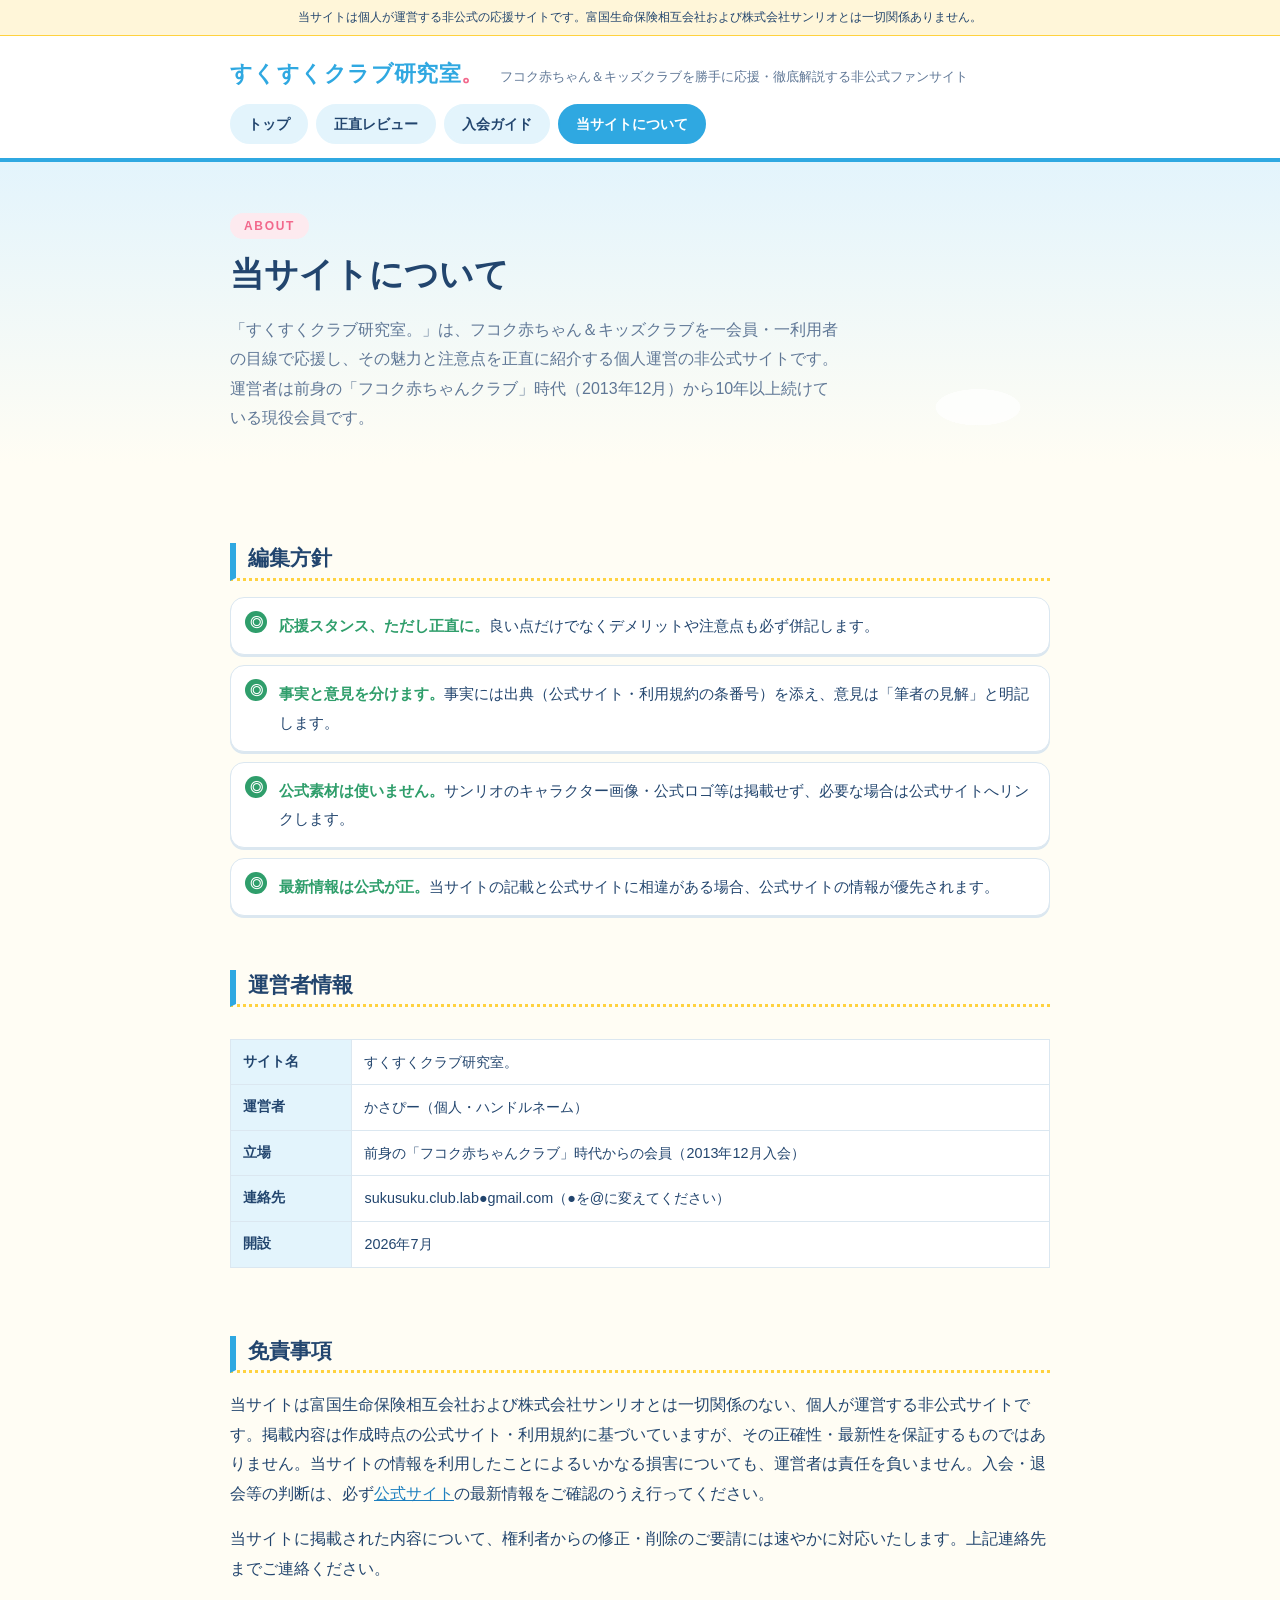
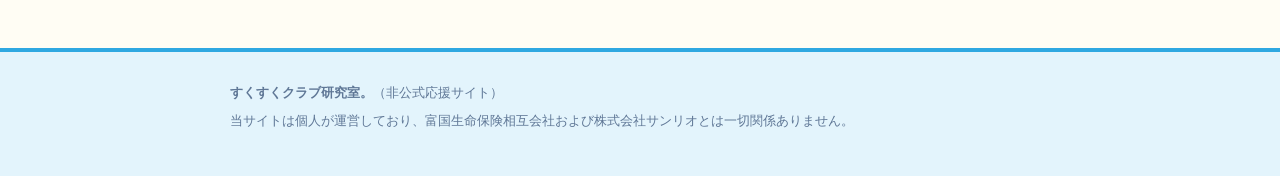
==== about/index.html @ cb6c6364 "ファビコン（ふたばアイコン）を追加 Co-Authored-By: Claude Fable 5 <noreply@anthropic.com>" ====
<!DOCTYPE html>
<html lang="ja">
<head>
<meta charset="utf-8">
<meta name="viewport" content="width=device-width, initial-scale=1">
<title>当サイトについて（運営者情報・編集方針）｜すくすくクラブ研究室（非公式）</title>
<meta name="description" content="すくすくクラブ研究室は、フコク赤ちゃん＆キッズクラブを応援する個人運営の非公式サイトです。運営者情報、編集方針、免責事項を掲載しています。">
<link rel="stylesheet" href="../assets/style.css?v=3">
<link rel="icon" type="image/png" sizes="48x48" href="/assets/favicon-48.png">
<link rel="icon" type="image/png" sizes="192x192" href="/assets/favicon-192.png">
<link rel="apple-touch-icon" href="/assets/apple-touch-icon.png">
</head>
<body>

<div class="unofficial">当サイトは個人が運営する非公式の応援サイトです。富国生命保険相互会社および株式会社サンリオとは一切関係ありません。</div>

<header class="site">
  <div class="head-inner">
    <a class="site-name" href="../">すくすくクラブ研究室<span class="dot">。</span></a>
    <span class="site-tag">フコク赤ちゃん＆キッズクラブを勝手に応援・徹底解説する非公式ファンサイト</span>
  </div>
  <nav class="global" aria-label="サイト内メニュー">
    <a href="../">トップ</a>
    <a href="../review/">正直レビュー</a>
    <a href="../guide/">入会ガイド</a>
    <a href="./" aria-current="page">当サイトについて</a>
  </nav>
</header>

<main class="wrap">

  <section class="hero">
    <span class="eyebrow">ABOUT</span>
    <h1>当サイトについて</h1>
    <p class="lead">「すくすくクラブ研究室。」は、フコク赤ちゃん＆キッズクラブを一会員・一利用者の目線で応援し、その魅力と注意点を正直に紹介する個人運営の非公式サイトです。運営者は前身の「フコク赤ちゃんクラブ」時代（2013年12月）から10年以上続けている現役会員です。</p>
  </section>

  <h2>編集方針</h2>
  <ul class="merit">
    <li><b>応援スタンス、ただし正直に。</b>良い点だけでなくデメリットや注意点も必ず併記します。</li>
    <li><b>事実と意見を分けます。</b>事実には出典（公式サイト・利用規約の条番号）を添え、意見は「筆者の見解」と明記します。</li>
    <li><b>公式素材は使いません。</b>サンリオのキャラクター画像・公式ロゴ等は掲載せず、必要な場合は公式サイトへリンクします。</li>
    <li><b>最新情報は公式が正。</b>当サイトの記載と公式サイトに相違がある場合、公式サイトの情報が優先されます。</li>
  </ul>

  <h2>運営者情報</h2>
  <div class="table-scroll"><table>
    <tr><th>サイト名</th><td>すくすくクラブ研究室。</td></tr>
    <tr><th>運営者</th><td>かさぴー（個人・ハンドルネーム）</td></tr>
    <tr><th>立場</th><td>前身の「フコク赤ちゃんクラブ」時代からの会員（2013年12月入会）</td></tr>
    <tr><th>連絡先</th><td>sukusuku.club.lab●gmail.com（●を@に変えてください）</td></tr>
    <tr><th>開設</th><td>2026年7月</td></tr>
  </table></div>

  <h2>免責事項</h2>
  <p>当サイトは富国生命保険相互会社および株式会社サンリオとは一切関係のない、個人が運営する非公式サイトです。掲載内容は作成時点の公式サイト・利用規約に基づいていますが、その正確性・最新性を保証するものではありません。当サイトの情報を利用したことによるいかなる損害についても、運営者は責任を負いません。入会・退会等の判断は、必ず<a href="https://act.fukoku-life.co.jp/">公式サイト</a>の最新情報をご確認のうえ行ってください。</p>
  <p>当サイトに掲載された内容について、権利者からの修正・削除のご要請には速やかに対応いたします。上記連絡先までご連絡ください。</p>

</main>

<footer class="site">
  <div class="wrap">
    <p><strong>すくすくクラブ研究室。</strong>（非公式応援サイト）</p>
    <p>当サイトは個人が運営しており、富国生命保険相互会社および株式会社サンリオとは一切関係ありません。</p>
  </div>
</footer>

</body>
</html>
---- assets/style.css ----
/* 明るいポップ配色（公式サイトの空・海・砂浜イメージのオマージュ、常にライト表示） */
:root{
  --ground:#fffdf4;        /* 砂浜がかった白 */
  --card:#ffffff;
  --ink:#22456e;           /* 紺色の文字（空の濃紺を明るく） */
  --ink-soft:#5f7796;
  --sky:#2fa8e1;           /* 空色：メインカラー */
  --sky-soft:#e3f4fc;
  --sun:#ffd23f;           /* ひまわり色：アクセント */
  --sun-soft:#fff6d9;
  --orange:#f78d2d;        /* 元気なオレンジ：ボタン・CTA */
  --orange-soft:#ffeedd;
  --pink:#f2688c;          /* さくら色：見出し差し色 */
  --leaf:#2f9e6b;          /* メリット・OK */
  --leaf-soft:#e2f5ea;
  --caution:#d98a1f;       /* デメリット・注意 */
  --caution-soft:#fdf1dc;
  --line:#dbe7f0;
  --link:#1d7fbf;
}

*{box-sizing:border-box}
body{
  margin:0;
  background:var(--ground);
  color:var(--ink);
  font-family:"Hiragino Maru Gothic ProN","BIZ UDGothic","Yu Gothic","Noto Sans JP",sans-serif;
  line-height:1.85;
  font-size:16px;
  overflow-x:clip; /* ヒーローの全幅背景装飾によるはみ出し防止 */
}
a{color:var(--link)}
.wrap{max-width:860px;margin:0 auto;padding:0 20px}

/* ヘッダー */
.unofficial{
  display:block;background:var(--sun-soft);color:var(--ink);
  font-size:.78rem;text-align:center;padding:6px 12px;
  border-bottom:1px solid var(--sun);
}
header.site{
  background:var(--card);
  border-bottom:4px solid var(--sky);
}
.head-inner{
  max-width:860px;margin:0 auto;padding:18px 20px 10px;
  display:flex;flex-wrap:wrap;align-items:baseline;gap:6px 16px;
}
.site-name{font-size:1.35rem;font-weight:800;letter-spacing:.02em;color:var(--sky);text-decoration:none}
.site-name .dot{color:var(--pink)}
.site-tag{font-size:.8rem;color:var(--ink-soft)}
nav.global{
  max-width:860px;margin:0 auto;padding:0 20px 14px;
  display:flex;flex-wrap:wrap;gap:6px 8px;
}
nav.global a{
  text-decoration:none;font-size:.88rem;font-weight:700;
  color:var(--ink);
  border:2px solid var(--sky-soft);border-radius:999px;
  padding:5px 16px;background:var(--sky-soft);
}
nav.global a:hover{border-color:var(--sky)}
nav.global a[aria-current="page"]{
  color:#fff;border-color:var(--sky);background:var(--sky);
}
nav.global a:focus-visible{outline:2px solid var(--orange);outline-offset:2px}

/* 見出し */
h1,h2,h3{line-height:1.4;text-wrap:balance}
h2{
  font-size:1.3rem;margin:2.6em 0 .8em;
  padding-left:.6em;border-left:6px solid var(--sky);
  border-bottom:3px dotted var(--sun);
  padding-bottom:.25em;
}
h3{font-size:1.05rem;margin:1.8em 0 .5em}
.eyebrow{
  display:inline-block;font-size:.75rem;font-weight:700;
  letter-spacing:.14em;color:var(--pink);margin-bottom:.4em;
  background:#fdeaef;border-radius:999px;padding:2px 14px;
}

/* ヒーロー：空と雲のイメージ */
.hero{
  padding:48px 0 34px;position:relative;
}
.hero::before{
  content:"";position:absolute;inset:0 -100vw 0 -100vw;z-index:-1;
  background:
    radial-gradient(ellipse 120px 45px at 18% 22%, #ffffff 60%, transparent 61%),
    radial-gradient(ellipse 90px 36px at 78% 14%, #ffffff 60%, transparent 61%),
    radial-gradient(ellipse 70px 30px at 60% 75%, #ffffffaa 60%, transparent 61%),
    linear-gradient(180deg, var(--sky-soft) 0%, var(--ground) 92%);
}
.hero h1{font-size:clamp(1.5rem,4.5vw,2.1rem);font-weight:800;margin:.2em 0 .5em}
.hero h1 em{font-style:normal;color:var(--orange)}
.hero p.lead{max-width:38em;color:var(--ink-soft);margin:0 0 1.4em}
.hero-badges{display:flex;flex-wrap:wrap;gap:10px;margin-top:6px}
.badge{
  background:var(--card);border:2px solid var(--sun);border-radius:999px;
  padding:6px 16px;font-size:.85rem;font-weight:700;
  box-shadow:0 2px 0 var(--sun);
}
.badge b{color:var(--leaf)}

/* 要点ボックス */
.tldr{
  background:var(--card);border:2px solid var(--sky);border-radius:18px;
  padding:18px 22px;margin:1.4em 0;
  box-shadow:0 3px 0 var(--sky-soft);
}
.tldr h2{margin:.2em 0 .6em;border:none;padding:0;font-size:1.05rem;color:var(--sky)}
.tldr p{margin:.4em 0;font-size:.95rem}
.updated{font-size:.78rem;color:var(--ink-soft)}

/* カード */
.cards{display:grid;grid-template-columns:repeat(auto-fit,minmax(230px,1fr));gap:14px;margin:1.2em 0}
.card{
  background:var(--card);border:1px solid var(--line);border-radius:18px;
  padding:18px 20px;
  box-shadow:0 3px 0 var(--line);
}
.card h3{margin:.1em 0 .4em;font-size:1rem;color:var(--sky)}
.card p{margin:0;font-size:.9rem;color:var(--ink-soft)}
.card .to{display:inline-block;margin-top:.7em;font-size:.85rem;font-weight:700;color:var(--orange)}

/* CTA：公式のオレンジボタン風 */
.cta{
  background:var(--sun-soft);border:2px solid var(--sun);border-radius:18px;
  padding:22px 24px;margin:2em 0;
}
.cta p{margin:.3em 0}
.cta a{
  display:inline-block;background:var(--orange);color:#fff;
  text-decoration:none;font-weight:800;
  border-radius:999px;padding:9px 22px;margin:4px 6px 4px 0;
  box-shadow:0 3px 0 #d9741a;
}
.cta a:hover{opacity:.92}
.cta .note{font-size:.8rem;color:var(--ink-soft)}
.cta .note a{all:unset;color:var(--link);text-decoration:underline;cursor:pointer}

/* メリデメ */
ul.merit,ul.demerit{list-style:none;padding:0;margin:1em 0;display:grid;gap:10px}
ul.merit li,ul.demerit li{
  background:var(--card);border:1px solid var(--line);border-radius:14px;
  padding:14px 16px 14px 48px;position:relative;font-size:.95rem;
  box-shadow:0 2px 0 var(--line);
}
ul.merit li::before,ul.demerit li::before{
  position:absolute;left:14px;top:13px;
  width:22px;height:22px;border-radius:50%;
  display:grid;place-items:center;
  font-size:.8rem;font-weight:800;color:#fff;
}
ul.merit li::before{content:"◎";background:var(--leaf)}
ul.demerit li::before{content:"！";background:var(--caution)}
ul.merit li b{color:var(--leaf)}
ul.demerit li b{color:var(--caution)}
li .src{display:block;font-size:.78rem;color:var(--ink-soft);margin-top:.3em}

/* FAQ */
.faq dt{
  font-weight:800;margin:1.4em 0 .3em;
  padding-left:1.9em;position:relative;
}
.faq dt::before{
  content:"Q";position:absolute;left:0;top:.1em;
  width:1.4em;height:1.4em;border-radius:50%;
  background:var(--sky);color:#fff;
  display:grid;place-items:center;font-size:.85em;
}
.faq dd{margin:0 0 1em;font-size:.95rem}

/* 向き不向き */
.fit{display:grid;grid-template-columns:repeat(auto-fit,minmax(260px,1fr));gap:14px;margin:1.2em 0}
.fit section{border-radius:18px;padding:18px 20px}
.fit .yes{background:var(--leaf-soft)}
.fit .no{background:var(--caution-soft)}
.fit h3{margin:0 0 .5em}
.fit .yes h3{color:var(--leaf)}
.fit .no h3{color:var(--caution)}
.fit ul{margin:0;padding-left:1.3em;font-size:.92rem}
.fit li{margin:.3em 0}

.honesty{
  border:3px dashed var(--pink);border-radius:18px;
  padding:18px 22px;margin:1.6em 0;background:var(--card);
}
.honesty p{margin:.4em 0;font-size:.95rem}

/* ステップ */
ol.steps{counter-reset:step;list-style:none;padding:0;margin:1em 0;display:grid;gap:10px}
ol.steps li{
  background:var(--card);border:1px solid var(--line);border-radius:14px;
  padding:14px 16px 14px 52px;position:relative;font-size:.95rem;
  box-shadow:0 2px 0 var(--line);
}
ol.steps li::before{
  counter-increment:step;content:counter(step);
  position:absolute;left:14px;top:13px;
  width:26px;height:26px;border-radius:50%;
  background:var(--orange);color:#fff;
  display:grid;place-items:center;font-weight:800;font-size:.9rem;
}

table{border-collapse:collapse;width:100%;margin:1em 0;font-size:.9rem}
.table-scroll{overflow-x:auto}
th,td{border:1px solid var(--line);padding:9px 12px;text-align:left;vertical-align:top;background:var(--card)}
th{background:var(--sky-soft);font-size:.85rem;white-space:nowrap}

footer.site{
  margin-top:64px;border-top:4px solid var(--sky);
  background:var(--sky-soft);
  padding:26px 0 40px;font-size:.8rem;color:var(--ink-soft);
}
footer.site p{margin:.3em 0}
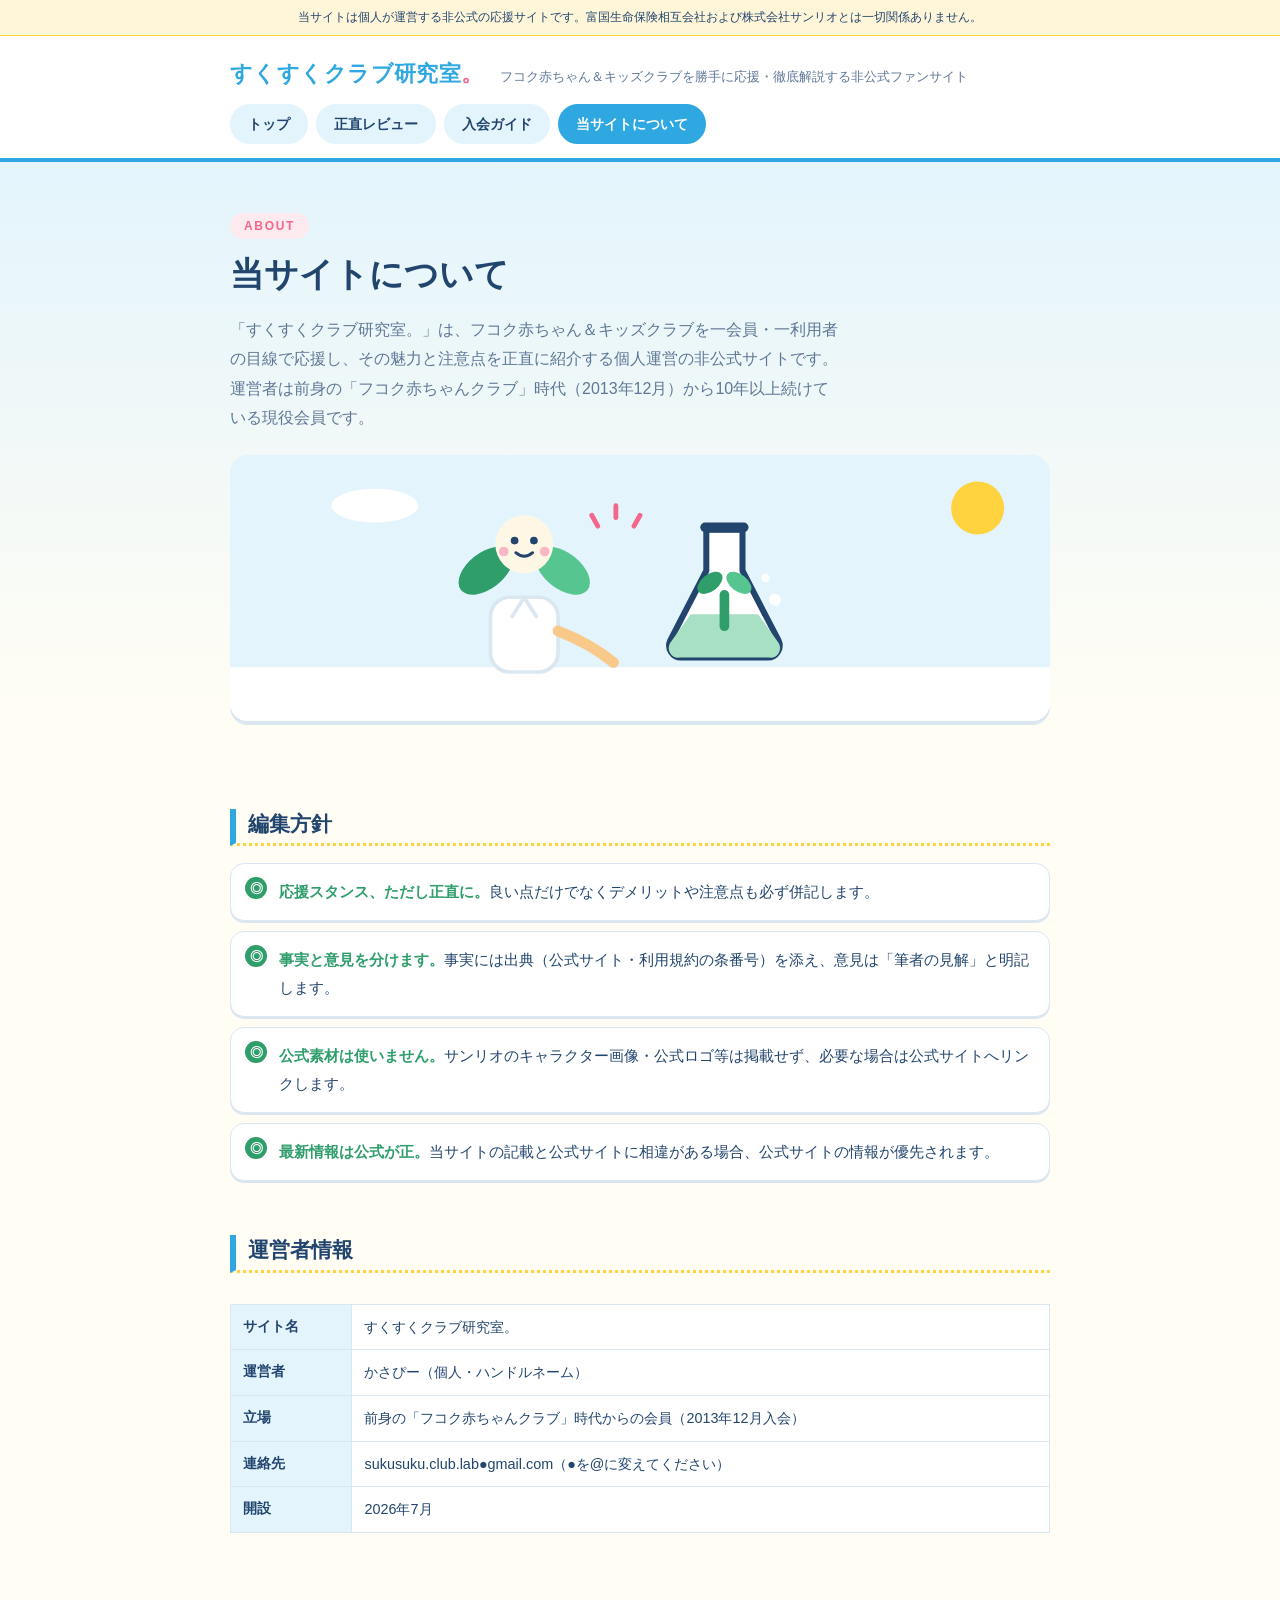
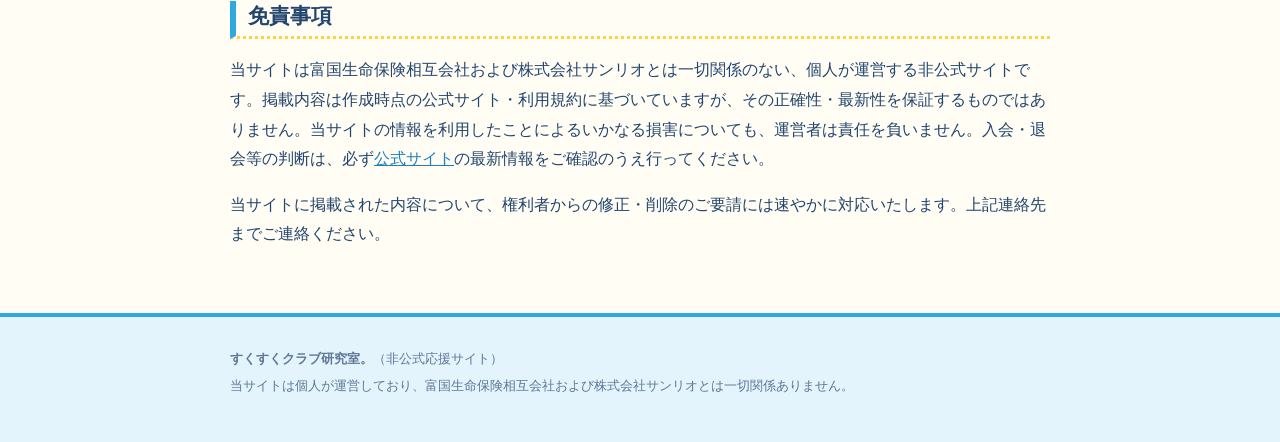
==== commit efb7c3a0: "全4ページにオリジナル挿絵（ふたばちゃん）を追加 Co-Authored-By: Claude Fable 5 <noreply@anthropic.com>" ====
--- a/about/index.html
+++ b/about/index.html
@@ -5,7 +5,7 @@
 <meta name="viewport" content="width=device-width, initial-scale=1">
 <title>当サイトについて（運営者情報・編集方針）｜すくすくクラブ研究室（非公式）</title>
 <meta name="description" content="すくすくクラブ研究室は、フコク赤ちゃん＆キッズクラブを応援する個人運営の非公式サイトです。運営者情報、編集方針、免責事項を掲載しています。">
-<link rel="stylesheet" href="../assets/style.css?v=3">
+<link rel="stylesheet" href="../assets/style.css?v=4">
 <link rel="icon" type="image/png" sizes="48x48" href="/assets/favicon-48.png">
 <link rel="icon" type="image/png" sizes="192x192" href="/assets/favicon-192.png">
 <link rel="apple-touch-icon" href="/assets/apple-touch-icon.png">
@@ -33,6 +33,34 @@
     <span class="eyebrow">ABOUT</span>
     <h1>当サイトについて</h1>
     <p class="lead">「すくすくクラブ研究室。」は、フコク赤ちゃん＆キッズクラブを一会員・一利用者の目線で応援し、その魅力と注意点を正直に紹介する個人運営の非公式サイトです。運営者は前身の「フコク赤ちゃんクラブ」時代（2013年12月）から10年以上続けている現役会員です。</p>
+    <div class="hero-art">
+    <svg viewBox="0 0 680 220" role="img" aria-label="白衣を着たふたばちゃんがフラスコの中で育つ芽を観察している研究室のイラスト" xmlns="http://www.w3.org/2000/svg">
+      <rect x="0" y="0" width="680" height="220" fill="#e3f4fc"/>
+      <rect x="0" y="176" width="680" height="44" fill="#ffffff"/>
+      <circle cx="620" cy="44" r="22" fill="#ffd23f"/>
+      <ellipse cx="120" cy="42" rx="36" ry="14" fill="#ffffff"/>
+      <path d="M395 96 l0 -34 l30 0 l0 34 l30 58 a10 10 0 0 1 -9 14 l-72 0 a10 10 0 0 1 -9 -14 z" fill="#ffffff" stroke="#22456e" stroke-width="5" stroke-linejoin="round"/>
+      <path d="M382 132 l56 0 l17 24 a8 8 0 0 1 -8 12 l-74 0 a8 8 0 0 1 -8 -12 z" fill="#a8e0c4"/>
+      <rect x="406" y="112" width="8" height="34" rx="4" fill="#2f9e6b"/>
+      <ellipse cx="398" cy="106" rx="12" ry="7" transform="rotate(-38 398 106)" fill="#2f9e6b"/>
+      <ellipse cx="422" cy="106" rx="12" ry="7" transform="rotate(38 422 106)" fill="#56c58f"/>
+      <circle cx="452" cy="120" r="5" fill="#ffffff"/>
+      <circle cx="444" cy="102" r="3.5" fill="#ffffff"/>
+      <rect x="390" y="56" width="40" height="8" rx="4" fill="#22456e"/>
+      <rect x="216" y="118" width="56" height="62" rx="16" fill="#ffffff" stroke="#dbe7f0" stroke-width="3"/>
+      <path d="M244 118 l-10 16 M244 118 l10 16" stroke="#dbe7f0" stroke-width="3" stroke-linecap="round"/>
+      <ellipse cx="212" cy="96" rx="26" ry="15" transform="rotate(-38 212 96)" fill="#2f9e6b"/>
+      <ellipse cx="276" cy="96" rx="26" ry="15" transform="rotate(38 276 96)" fill="#56c58f"/>
+      <circle cx="244" cy="74" r="24" fill="#fff7e6"/>
+      <circle cx="236" cy="71" r="3.2" fill="#22456e"/>
+      <circle cx="252" cy="71" r="3.2" fill="#22456e"/>
+      <path d="M237 81 q7 6 14 0" fill="none" stroke="#22456e" stroke-width="2.4" stroke-linecap="round"/>
+      <circle cx="227" cy="80" r="4" fill="#f9b6c4"/>
+      <circle cx="261" cy="80" r="4" fill="#f9b6c4"/>
+      <path d="M272 146 q26 10 46 26" fill="none" stroke="#f9c98a" stroke-width="9" stroke-linecap="round"/>
+      <path d="M300 50 l5 9 M320 42 l0 10 M340 50 l-5 9" stroke="#f2688c" stroke-width="4" stroke-linecap="round"/>
+    </svg>
+    </div>
   </section>
 
   <h2>編集方針</h2>
--- a/assets/style.css
+++ b/assets/style.css
@@ -92,6 +92,8 @@
     radial-gradient(ellipse 70px 30px at 60% 75%, #ffffffaa 60%, transparent 61%),
     linear-gradient(180deg, var(--sky-soft) 0%, var(--ground) 92%);
 }
+.hero-art{margin-top:22px;border-radius:18px;overflow:hidden;box-shadow:0 4px 0 var(--line);line-height:0}
+.hero-art svg{display:block;width:100%;height:auto}
 .hero h1{font-size:clamp(1.5rem,4.5vw,2.1rem);font-weight:800;margin:.2em 0 .5em}
 .hero h1 em{font-style:normal;color:var(--orange)}
 .hero p.lead{max-width:38em;color:var(--ink-soft);margin:0 0 1.4em}
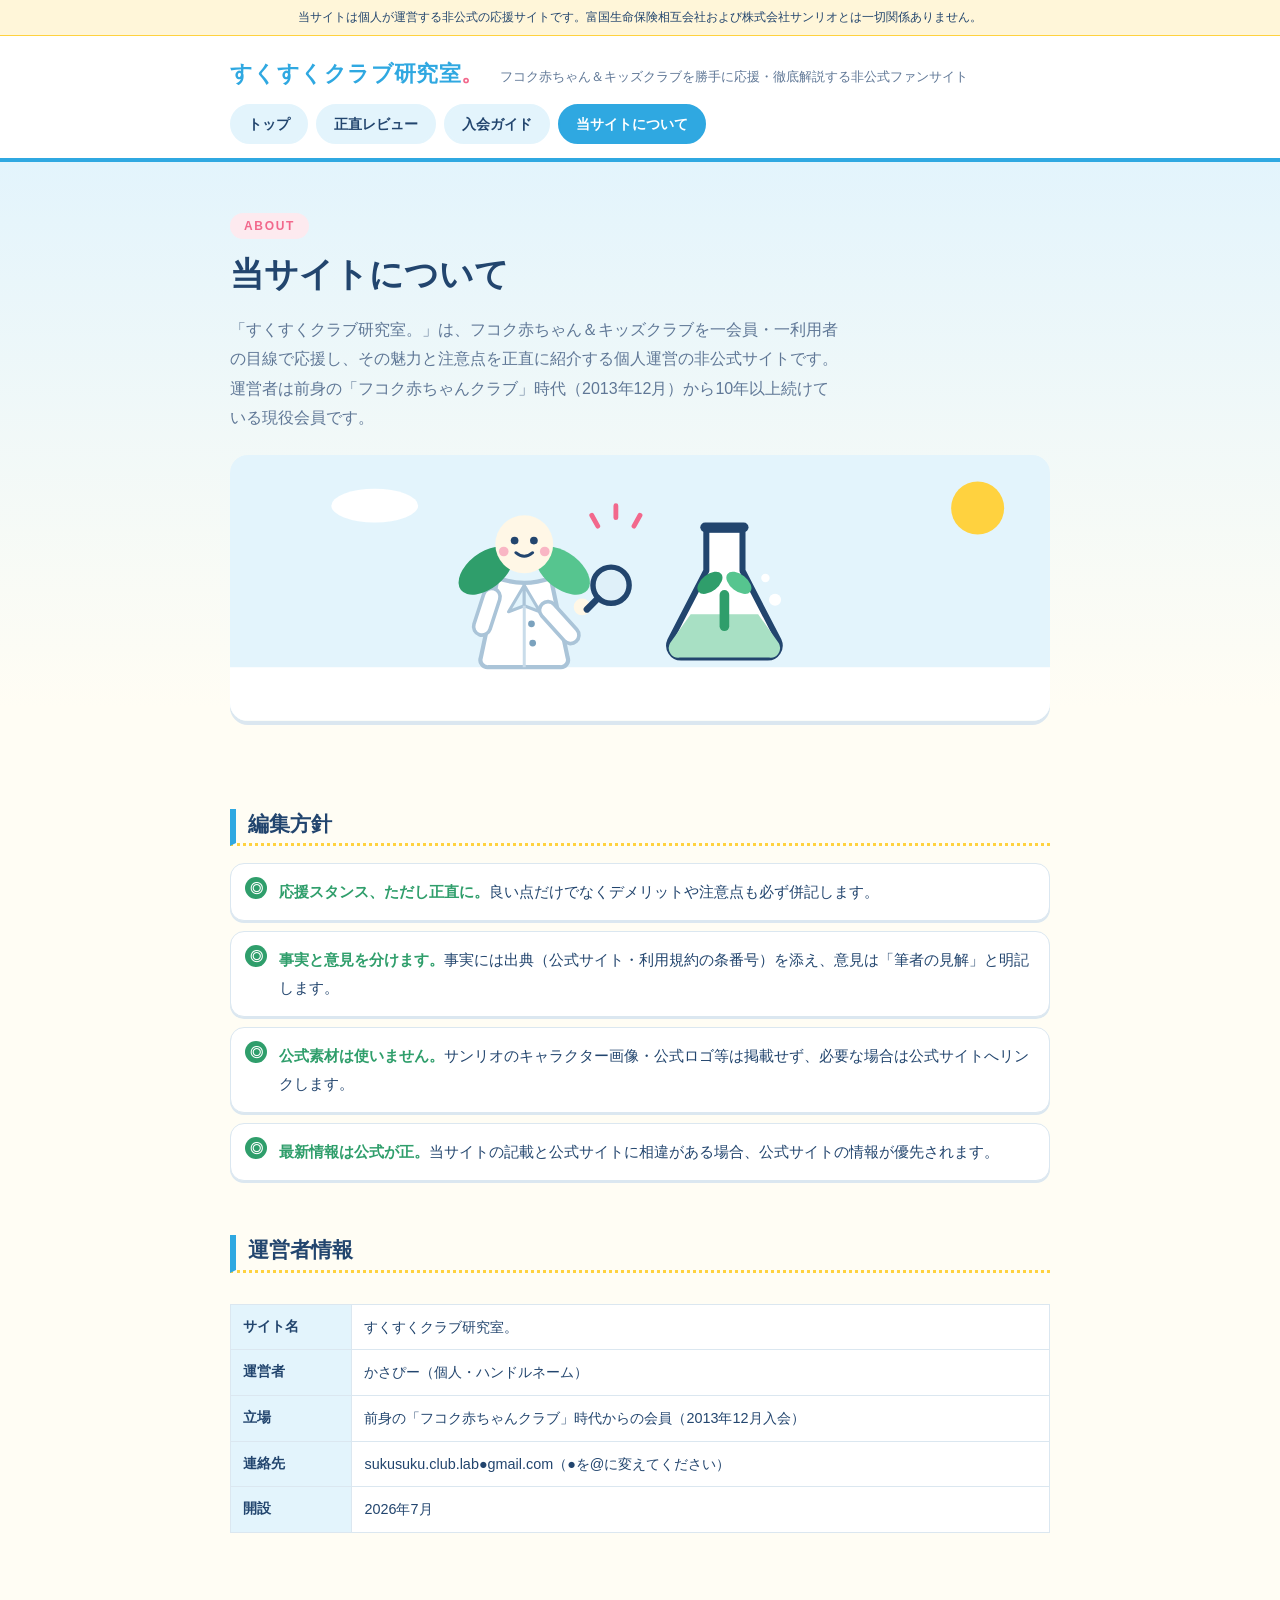
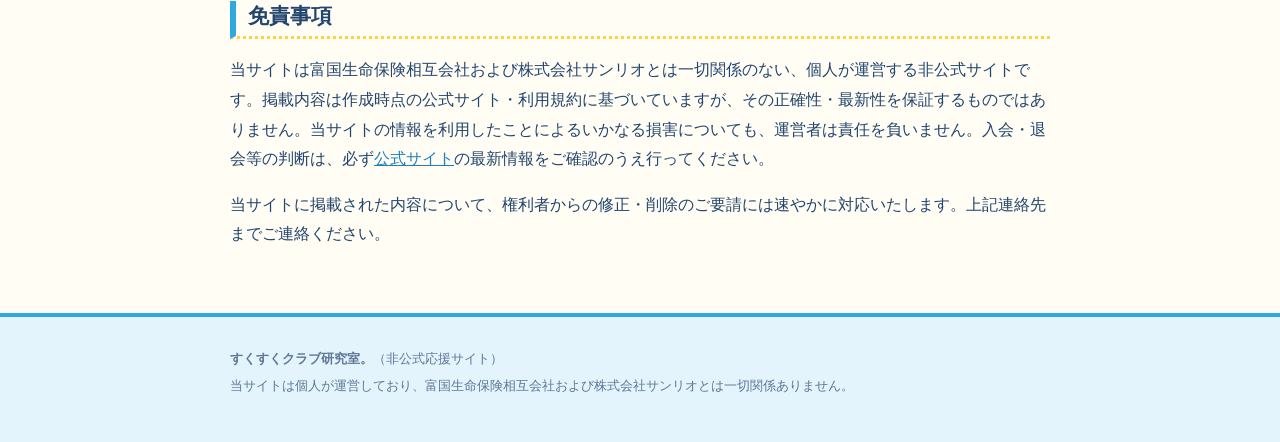
==== commit 8f8215eb: "aboutページの挿絵を調整：白衣を襟・ボタン付きに描き直し、虫めがねを追加 Co-Authored-By: Claude Fable 5 <noreply@anthropic.com>" ====
--- a/about/index.html
+++ b/about/index.html
@@ -47,8 +47,13 @@
       <circle cx="452" cy="120" r="5" fill="#ffffff"/>
       <circle cx="444" cy="102" r="3.5" fill="#ffffff"/>
       <rect x="390" y="56" width="40" height="8" rx="4" fill="#22456e"/>
-      <rect x="216" y="118" width="56" height="62" rx="16" fill="#ffffff" stroke="#dbe7f0" stroke-width="3"/>
-      <path d="M244 118 l-10 16 M244 118 l10 16" stroke="#dbe7f0" stroke-width="3" stroke-linecap="round"/>
+      <path d="M222 102 q22 8 44 0 l14 66 a6 6 0 0 1 -6 8 l-60 0 a6 6 0 0 1 -6 -8 z" fill="#ffffff" stroke="#aac4d8" stroke-width="3.5" stroke-linejoin="round"/>
+      <path d="M244 108 l-13 22 l13 -5 z" fill="#e3f4fc" stroke="#aac4d8" stroke-width="2.5" stroke-linejoin="round"/>
+      <path d="M244 108 l13 22 l-13 -5 z" fill="#e3f4fc" stroke="#aac4d8" stroke-width="2.5" stroke-linejoin="round"/>
+      <path d="M244 125 l0 51" stroke="#c9dcea" stroke-width="2.5"/>
+      <circle cx="250" cy="140" r="2.8" fill="#7ba2be"/>
+      <circle cx="251" cy="156" r="2.8" fill="#7ba2be"/>
+      <rect x="206" y="110" width="14" height="40" rx="7" transform="rotate(18 213 130)" fill="#ffffff" stroke="#aac4d8" stroke-width="3"/>
       <ellipse cx="212" cy="96" rx="26" ry="15" transform="rotate(-38 212 96)" fill="#2f9e6b"/>
       <ellipse cx="276" cy="96" rx="26" ry="15" transform="rotate(38 276 96)" fill="#56c58f"/>
       <circle cx="244" cy="74" r="24" fill="#fff7e6"/>
@@ -57,7 +62,10 @@
       <path d="M237 81 q7 6 14 0" fill="none" stroke="#22456e" stroke-width="2.4" stroke-linecap="round"/>
       <circle cx="227" cy="80" r="4" fill="#f9b6c4"/>
       <circle cx="261" cy="80" r="4" fill="#f9b6c4"/>
-      <path d="M272 146 q26 10 46 26" fill="none" stroke="#f9c98a" stroke-width="9" stroke-linecap="round"/>
+      <rect x="266" y="118" width="14" height="42" rx="7" transform="rotate(-42 273 139)" fill="#ffffff" stroke="#aac4d8" stroke-width="3"/>
+      <circle cx="292" cy="126" r="7" fill="#fff7e6"/>
+      <circle cx="316" cy="108" r="15" fill="#dff0fa" fill-opacity="0.85" stroke="#22456e" stroke-width="4.5"/>
+      <path d="M305 119 L296 128" stroke="#22456e" stroke-width="5.5" stroke-linecap="round"/>
       <path d="M300 50 l5 9 M320 42 l0 10 M340 50 l-5 9" stroke="#f2688c" stroke-width="4" stroke-linecap="round"/>
     </svg>
     </div>
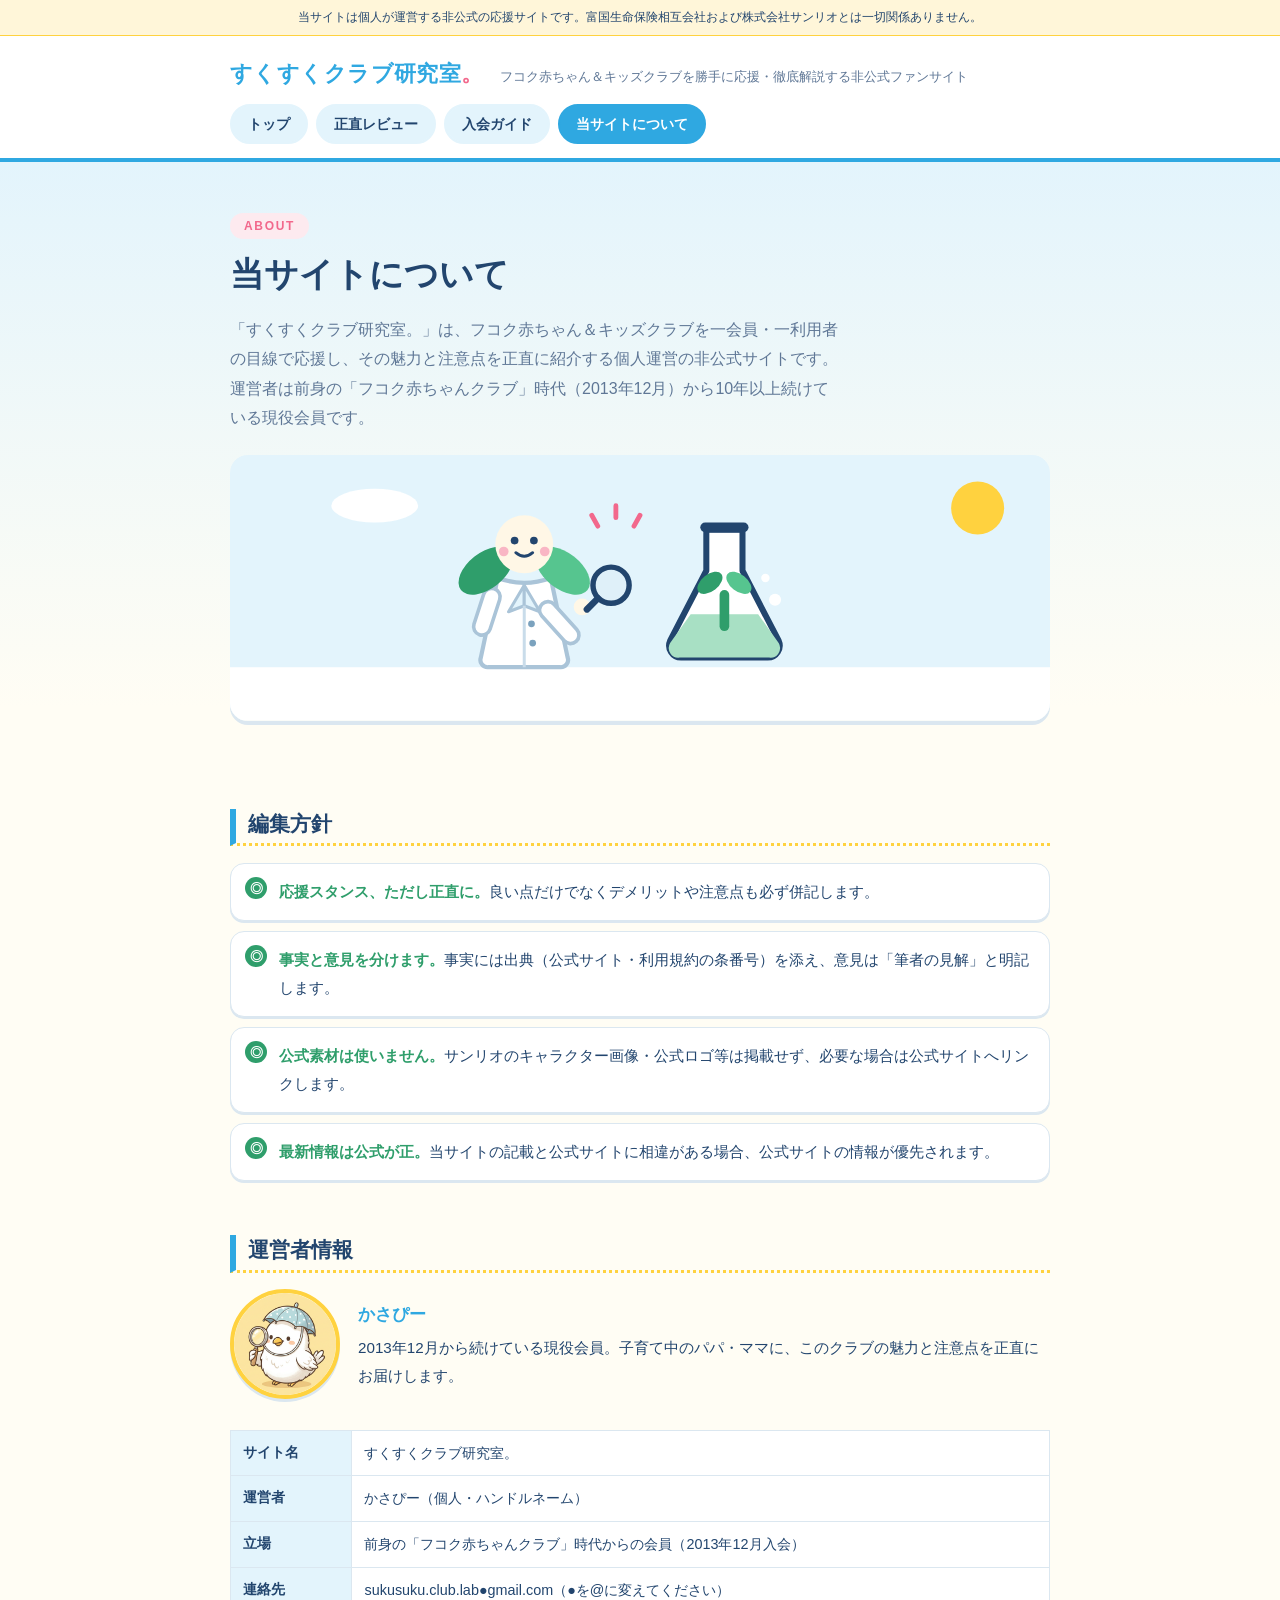
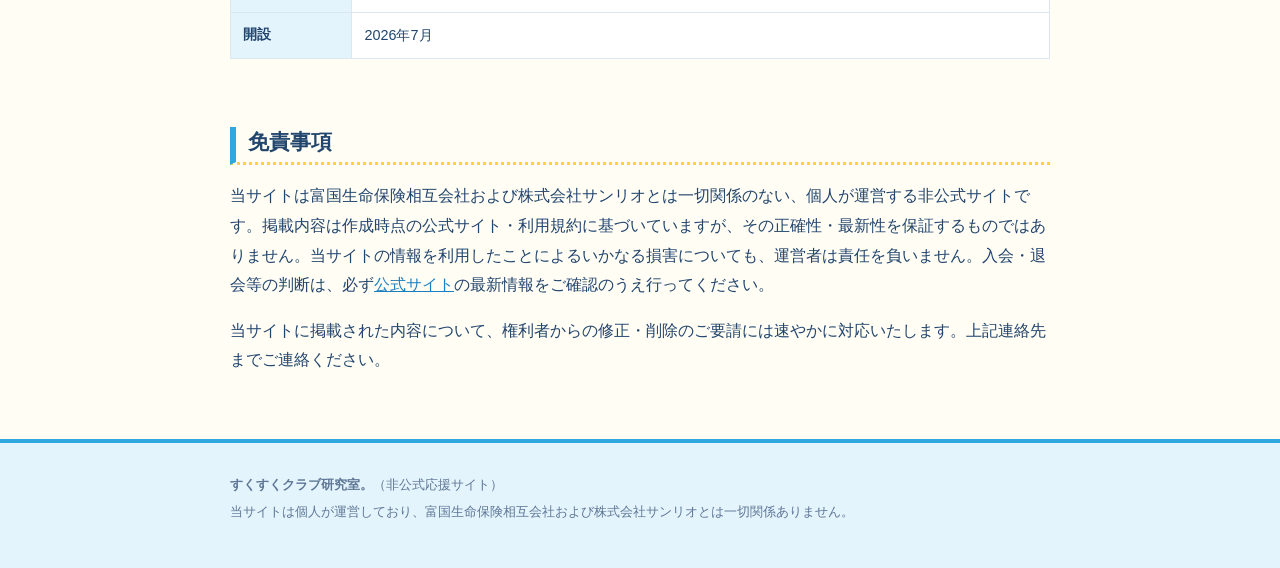
==== commit 77b8a8dc: "運営者情報にカサピーのアイコンを追加 Co-Authored-By: Claude Fable 5 <noreply@anthropic.com>" ====
--- a/about/index.html
+++ b/about/index.html
@@ -5,7 +5,7 @@
 <meta name="viewport" content="width=device-width, initial-scale=1">
 <title>当サイトについて（運営者情報・編集方針）｜すくすくクラブ研究室（非公式）</title>
 <meta name="description" content="すくすくクラブ研究室は、フコク赤ちゃん＆キッズクラブを応援する個人運営の非公式サイトです。運営者情報、編集方針、免責事項を掲載しています。">
-<link rel="stylesheet" href="../assets/style.css?v=4">
+<link rel="stylesheet" href="../assets/style.css?v=5">
 <link rel="icon" type="image/png" sizes="48x48" href="/assets/favicon-48.png">
 <link rel="icon" type="image/png" sizes="192x192" href="/assets/favicon-192.png">
 <link rel="apple-touch-icon" href="/assets/apple-touch-icon.png">
@@ -80,6 +80,13 @@
   </ul>
 
   <h2>運営者情報</h2>
+  <div class="owner-profile">
+    <img src="/assets/kasapy.png" alt="運営者かさぴーのアイコン。水玉の傘の帽子をかぶり、虫めがねを持った白い小鳥のイラスト" width="110" height="110">
+    <div>
+      <p class="name">かさぴー</p>
+      <p>2013年12月から続けている現役会員。子育て中のパパ・ママに、このクラブの魅力と注意点を正直にお届けします。</p>
+    </div>
+  </div>
   <div class="table-scroll"><table>
     <tr><th>サイト名</th><td>すくすくクラブ研究室。</td></tr>
     <tr><th>運営者</th><td>かさぴー（個人・ハンドルネーム）</td></tr>
--- a/assets/style.css
+++ b/assets/style.css
@@ -206,6 +206,16 @@
   display:grid;place-items:center;font-weight:800;font-size:.9rem;
 }
 
+/* 運営者プロフィール */
+.owner-profile{display:flex;align-items:center;gap:18px;margin:1em 0}
+.owner-profile img{
+  width:110px;height:110px;border-radius:50%;
+  border:4px solid var(--sun);background:#fdf3cf;
+  box-shadow:0 3px 0 var(--line);flex-shrink:0;
+}
+.owner-profile p{margin:.2em 0;font-size:.95rem}
+.owner-profile .name{font-weight:800;font-size:1.05rem;color:var(--sky)}
+
 table{border-collapse:collapse;width:100%;margin:1em 0;font-size:.9rem}
 .table-scroll{overflow-x:auto}
 th,td{border:1px solid var(--line);padding:9px 12px;text-align:left;vertical-align:top;background:var(--card)}
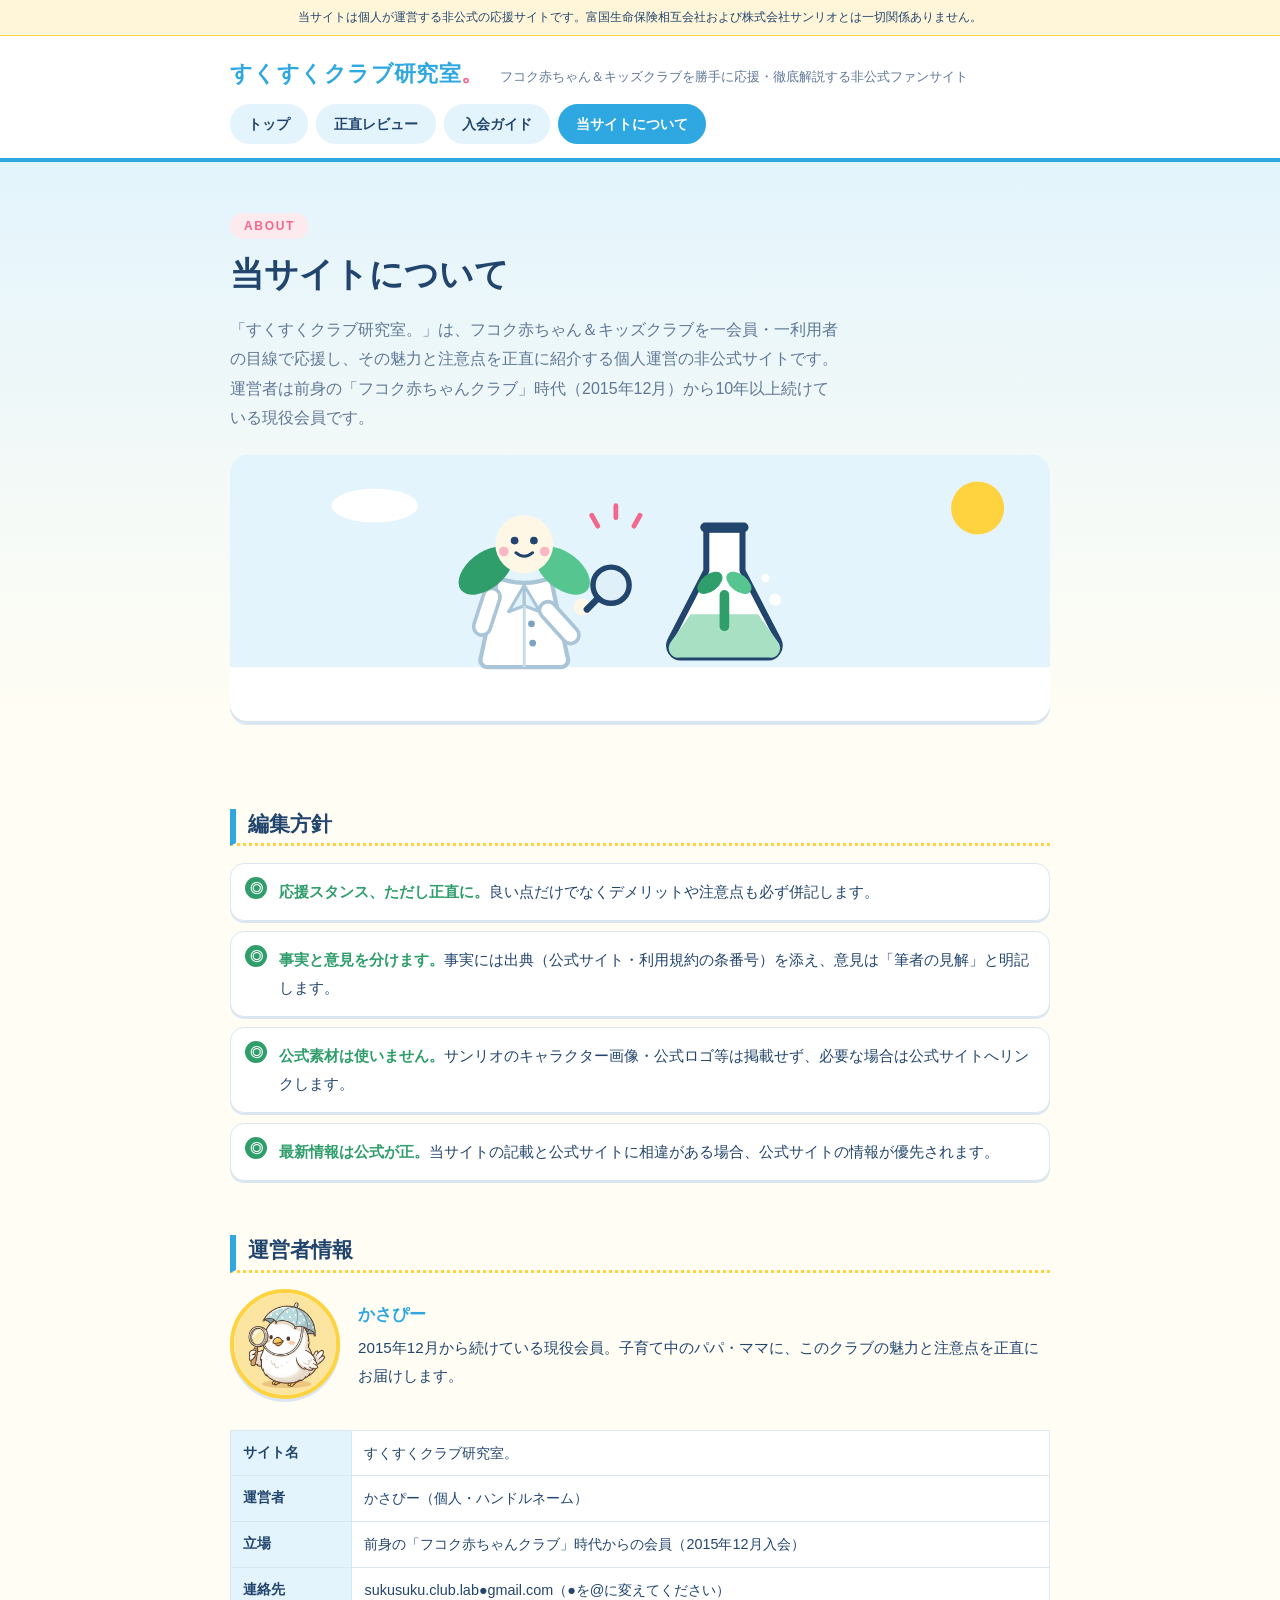
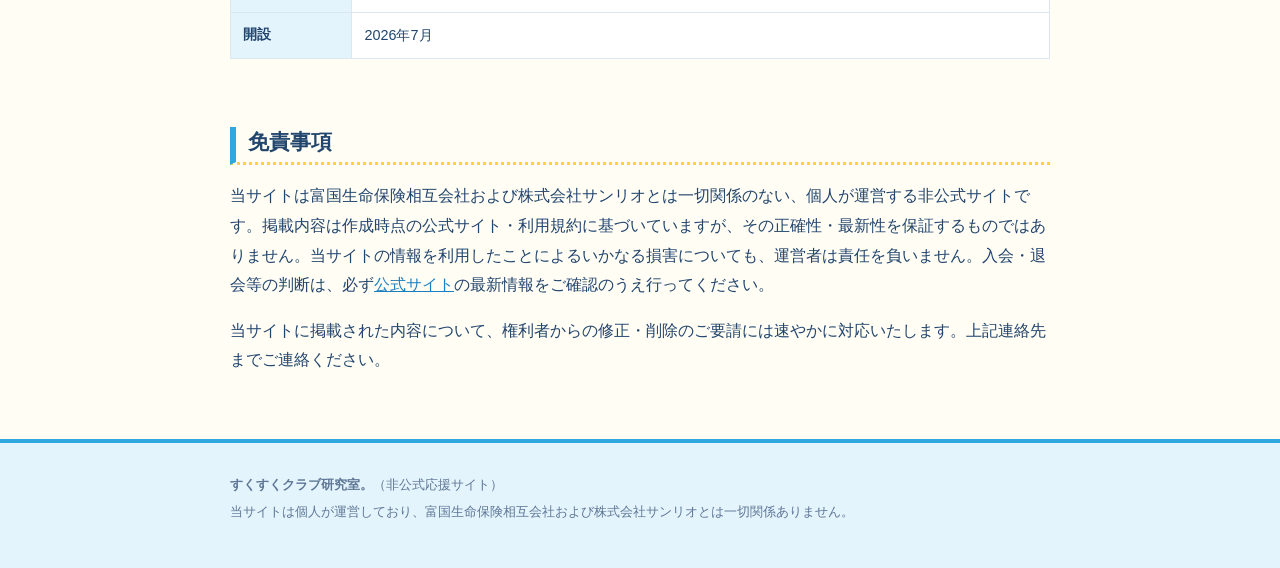
==== commit 8a129f6d: "運営者の入会年を2015年12月に訂正 Co-Authored-By: Claude Fable 5 <noreply@anthropic.com>" ====
--- a/about/index.html
+++ b/about/index.html
@@ -32,7 +32,7 @@
   <section class="hero">
     <span class="eyebrow">ABOUT</span>
     <h1>当サイトについて</h1>
-    <p class="lead">「すくすくクラブ研究室。」は、フコク赤ちゃん＆キッズクラブを一会員・一利用者の目線で応援し、その魅力と注意点を正直に紹介する個人運営の非公式サイトです。運営者は前身の「フコク赤ちゃんクラブ」時代（2013年12月）から10年以上続けている現役会員です。</p>
+    <p class="lead">「すくすくクラブ研究室。」は、フコク赤ちゃん＆キッズクラブを一会員・一利用者の目線で応援し、その魅力と注意点を正直に紹介する個人運営の非公式サイトです。運営者は前身の「フコク赤ちゃんクラブ」時代（2015年12月）から10年以上続けている現役会員です。</p>
     <div class="hero-art">
     <svg viewBox="0 0 680 220" role="img" aria-label="白衣を着たふたばちゃんがフラスコの中で育つ芽を観察している研究室のイラスト" xmlns="http://www.w3.org/2000/svg">
       <rect x="0" y="0" width="680" height="220" fill="#e3f4fc"/>
@@ -84,13 +84,13 @@
     <img src="/assets/kasapy.png" alt="運営者かさぴーのアイコン。水玉の傘の帽子をかぶり、虫めがねを持った白い小鳥のイラスト" width="110" height="110">
     <div>
       <p class="name">かさぴー</p>
-      <p>2013年12月から続けている現役会員。子育て中のパパ・ママに、このクラブの魅力と注意点を正直にお届けします。</p>
+      <p>2015年12月から続けている現役会員。子育て中のパパ・ママに、このクラブの魅力と注意点を正直にお届けします。</p>
     </div>
   </div>
   <div class="table-scroll"><table>
     <tr><th>サイト名</th><td>すくすくクラブ研究室。</td></tr>
     <tr><th>運営者</th><td>かさぴー（個人・ハンドルネーム）</td></tr>
-    <tr><th>立場</th><td>前身の「フコク赤ちゃんクラブ」時代からの会員（2013年12月入会）</td></tr>
+    <tr><th>立場</th><td>前身の「フコク赤ちゃんクラブ」時代からの会員（2015年12月入会）</td></tr>
     <tr><th>連絡先</th><td>sukusuku.club.lab●gmail.com（●を@に変えてください）</td></tr>
     <tr><th>開設</th><td>2026年7月</td></tr>
   </table></div>
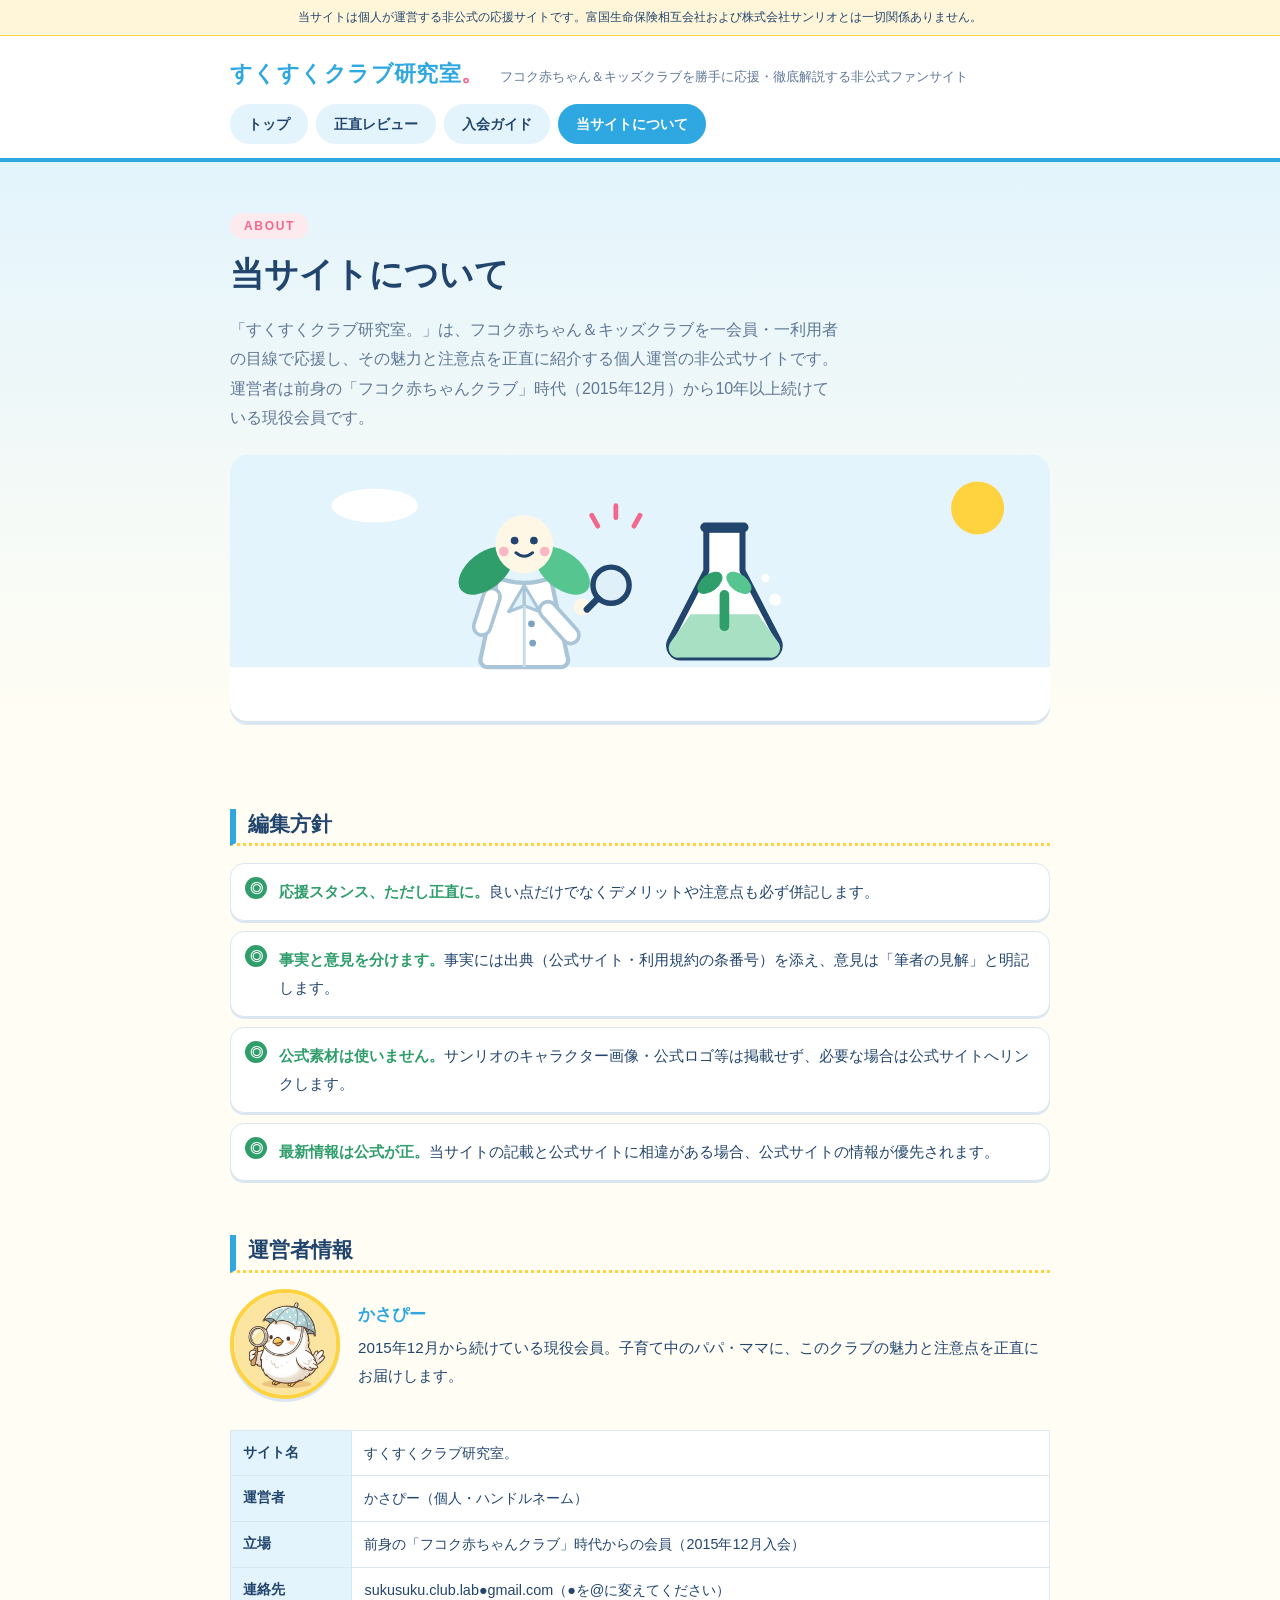
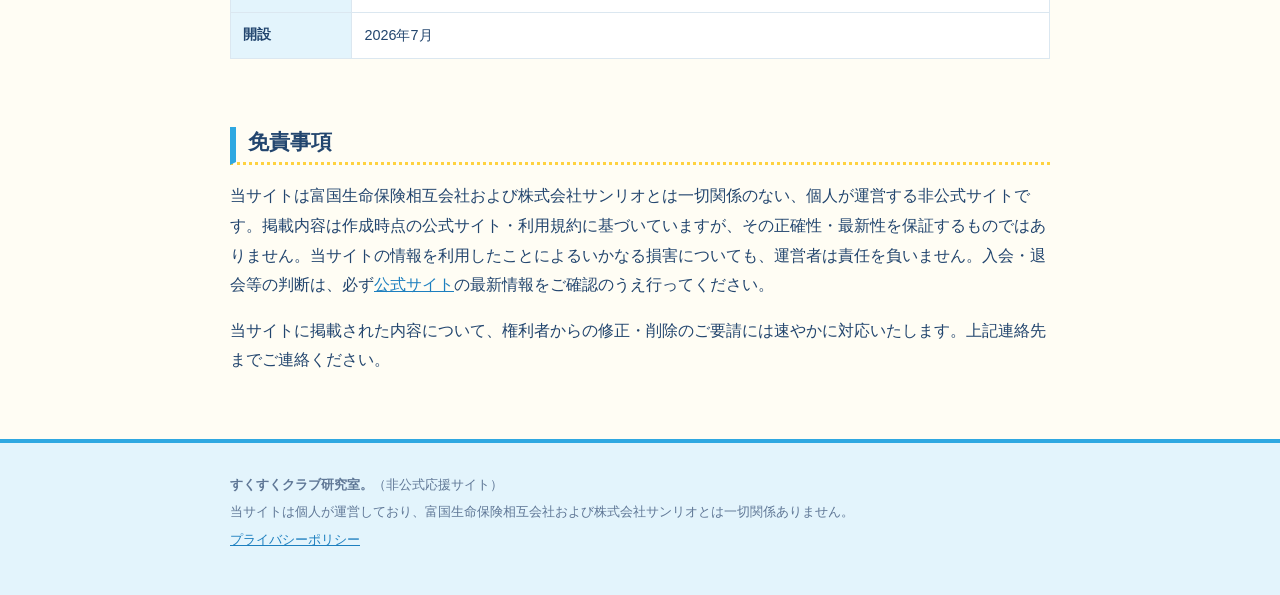
==== commit 4ff50e36: "Googleアナリティクス(GA4)を全ページに設置、プライバシーポリシーページを追加 Co-Authored-By: Claude Opus 4.8 <noreply@anthropic.com>" ====
--- a/about/index.html
+++ b/about/index.html
@@ -3,6 +3,13 @@
 <head>
 <meta charset="utf-8">
 <meta name="viewport" content="width=device-width, initial-scale=1">
+<script async src="https://www.googletagmanager.com/gtag/js?id=G-ZGGVS8QSYM"></script>
+<script>
+  window.dataLayer = window.dataLayer || [];
+  function gtag(){dataLayer.push(arguments);}
+  gtag('js', new Date());
+  gtag('config', 'G-ZGGVS8QSYM');
+</script>
 <title>当サイトについて（運営者情報・編集方針）｜すくすくクラブ研究室（非公式）</title>
 <meta name="description" content="すくすくクラブ研究室は、フコク赤ちゃん＆キッズクラブを応援する個人運営の非公式サイトです。運営者情報、編集方針、免責事項を掲載しています。">
 <link rel="stylesheet" href="../assets/style.css?v=5">
@@ -105,6 +112,7 @@
   <div class="wrap">
     <p><strong>すくすくクラブ研究室。</strong>（非公式応援サイト）</p>
     <p>当サイトは個人が運営しており、富国生命保険相互会社および株式会社サンリオとは一切関係ありません。</p>
+    <p><a href="../privacy/">プライバシーポリシー</a></p>
   </div>
 </footer>
 
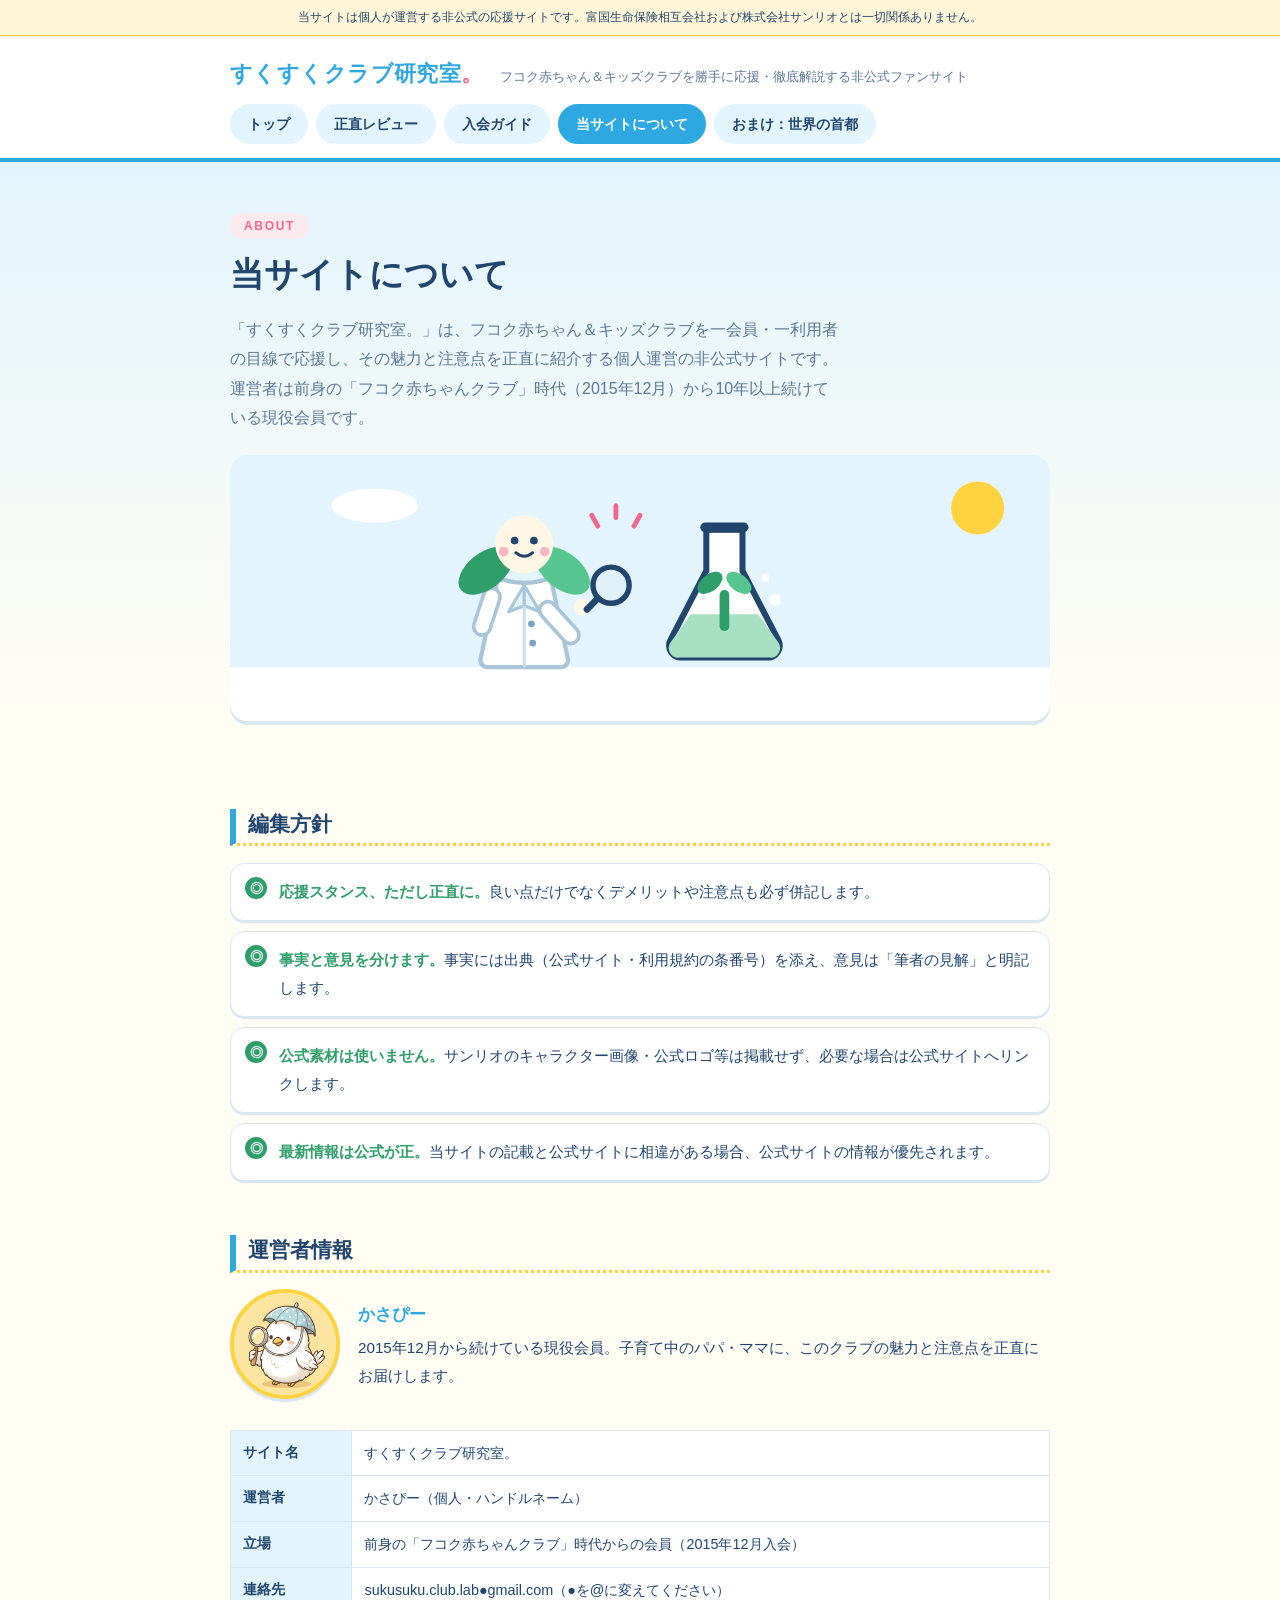
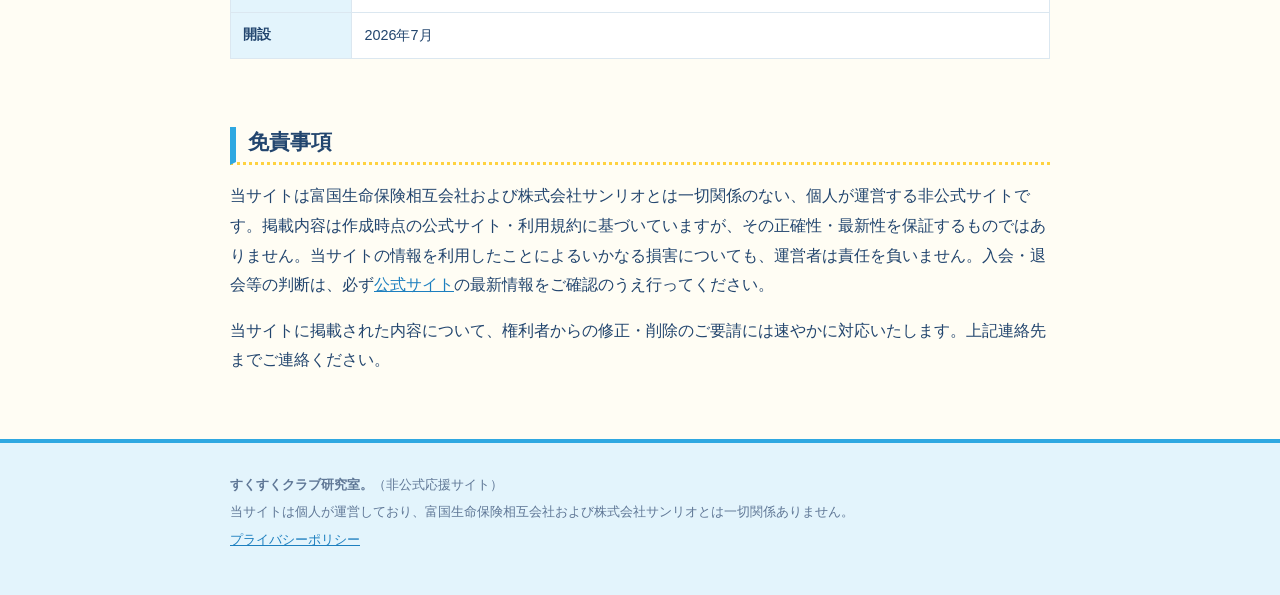
==== commit 5b2ef858: "おまけページ（世界の首都アプリ）への導線をサイト本体に追加 - 全ページのグローバルナビに「おまけ：世界の首都」を追加 - トップページに紹介セクションを追加（公式トピックと入会CTAの間） - アプ" ====
--- a/about/index.html
+++ b/about/index.html
@@ -11,6 +11,8 @@
   gtag('config', 'G-ZGGVS8QSYM');
 </script>
 <title>当サイトについて（運営者情報・編集方針）｜すくすくクラブ研究室（非公式）</title>
+<link rel="canonical" href="https://sukusuku-lab.com/about/">
+<meta property="og:url" content="https://sukusuku-lab.com/about/">
 <meta name="description" content="すくすくクラブ研究室は、フコク赤ちゃん＆キッズクラブを応援する個人運営の非公式サイトです。運営者情報、編集方針、免責事項を掲載しています。">
 <link rel="stylesheet" href="../assets/style.css?v=5">
 <link rel="icon" type="image/png" sizes="48x48" href="/assets/favicon-48.png">
@@ -31,6 +33,7 @@
     <a href="../review/">正直レビュー</a>
     <a href="../guide/">入会ガイド</a>
     <a href="./" aria-current="page">当サイトについて</a>
+    <a href="../world-capitals/">おまけ：世界の首都</a>
   </nav>
 </header>
 
